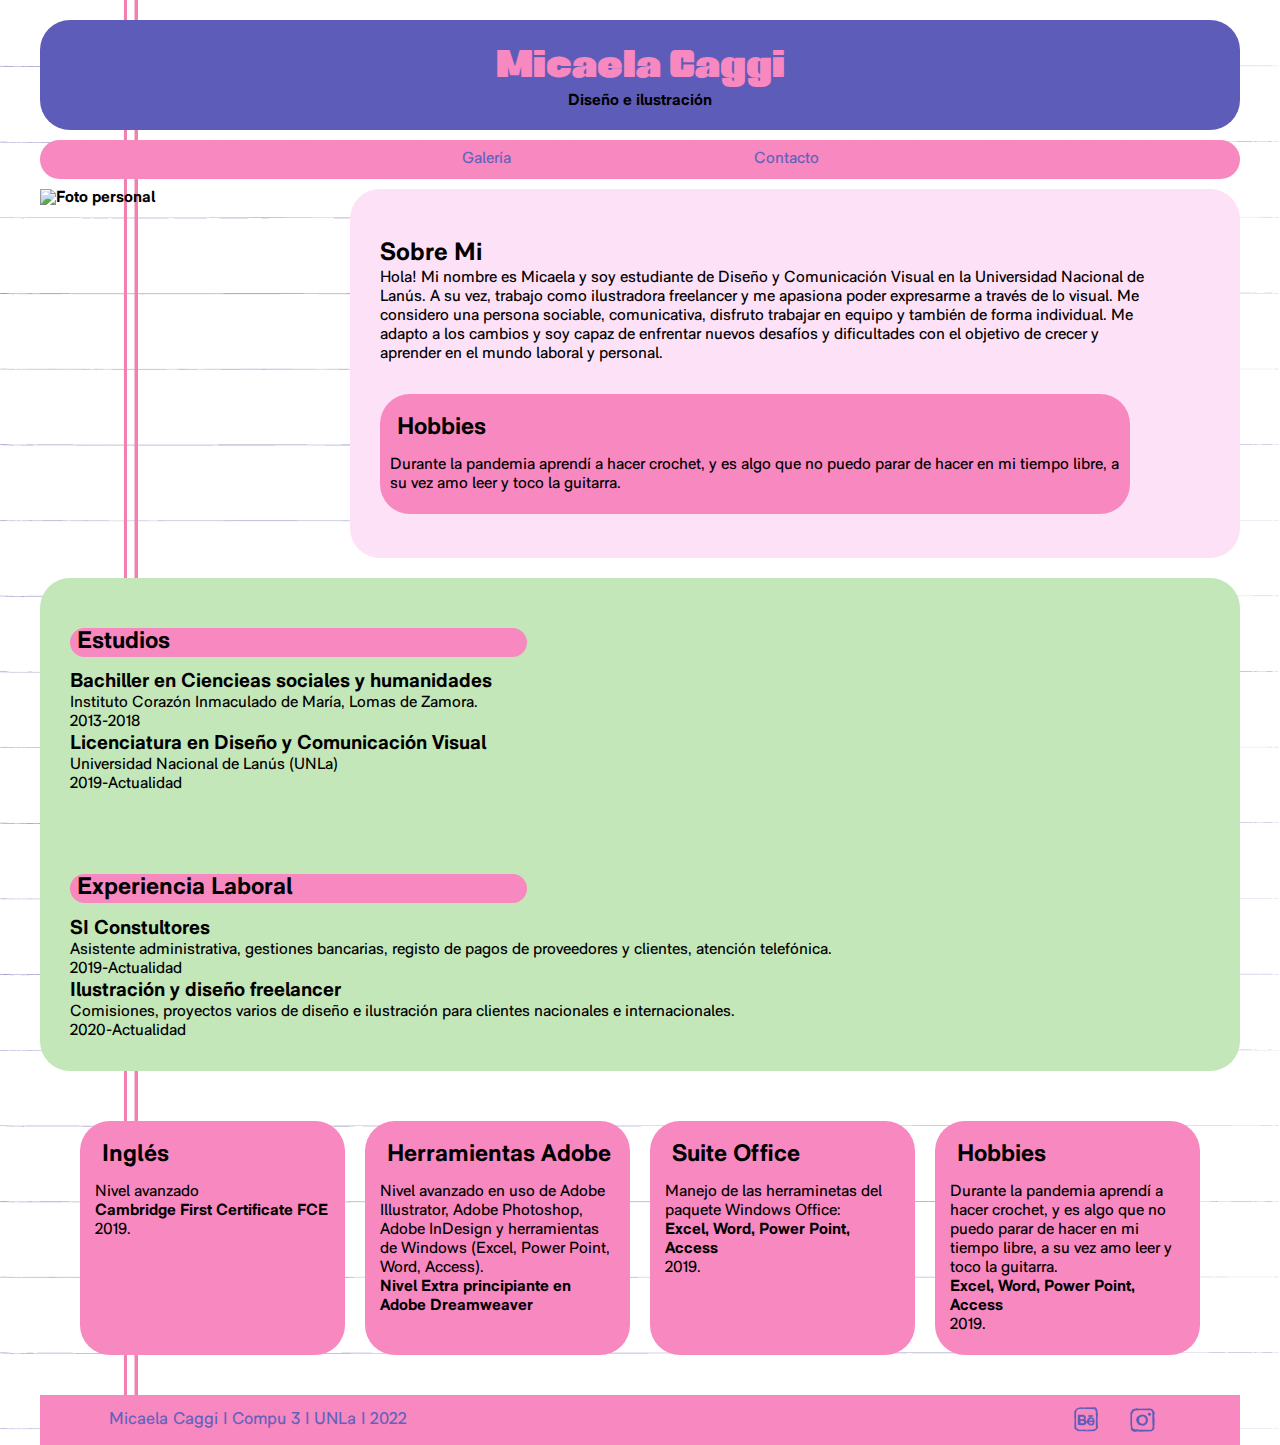
==== index.html @ 3231b3c1 "imagenes, logos de redes, perfeccionamiento del footer" ====
<!doctype html>
<html>
<head>
	<meta charset="utf-8">
	<meta name="viewport" content="width=device-width, initial-scale=1.0">
	<title>Micaela Caggi / CV</title>
	<link href="estilos.css" rel="stylesheet" type="text/css">
</head>

<body>
	<header>
		<div class="encabezado">
			<h1><a href="index.html" target="_self">Micaela Caggi</a></h1>
			<h7 class="subtítulo"> Diseño e ilustración</h7>
		</div>
		<nav class="contacto">
			<ul>	
				<li><p><a href="galeria.html" title="Galería/Micaela Caggi" target="_self">Galería</a></p></li>
				<li><p><a href="contacto.html" title="Contactame/Micaela Caggi" target="_self">Contacto </a></p></li>
			</ul>
		</nav>
			
	</header>
	
	<main>
		<div class="presentacion">
			<aside>
				<img src="Img/index/polaroidcv.png" width="300" height="369" alt="Foto personal"/>
			</aside>
			<section class="sobremihobbies">
				<div>
					<article class="sobremi">
						<h2>Sobre Mi</h2>
						<p>Hola! Mi nombre es Micaela y soy estudiante de Diseño y Comunicación Visual en la Universidad Nacional de Lanús. A su vez, trabajo como ilustradora freelancer y me apasiona poder expresarme a través de lo visual. Me considero una persona sociable, comunicativa, disfruto trabajar en equipo y también de forma individual. Me adapto a los cambios y soy capaz de enfrentar nuevos desafíos y dificultades con el objetivo de crecer y aprender en el mundo laboral y personal.</p>
					</article>

				<article class="hobbies">
						<article class="cajarosa">
							<h3>Hobbies</h3>
							<p>Durante la pandemia aprendí a hacer crochet, y es algo que no puedo parar de hacer en mi tiempo libre, a su vez amo leer y toco la guitarra. </p>
						</article>
				</article>
			</div>
			</section>
		</div>
		<div class="experienciayatributos">
			
			<section class="experiencia">
				<article>
					<h5>Estudios</h5>
					<h4>Bachiller en Ciencieas sociales y humanidades</h4>
					<p>Instituto Corazón Inmaculado de María, Lomas de Zamora.</p>
					<p>2013-2018</p>
					<h4>Licenciatura en Diseño y Comunicación Visual</h4>
					<p>Universidad Nacional de Lanús (UNLa)</p>
					<p>2019-Actualidad</p>
				</article>
				<article>
					<h5>Experiencia Laboral</h5>
					<h4>SI Constultores</h4>
					<p>Asistente administrativa, gestiones bancarias, registo de pagos de proveedores y clientes, atención telefónica.</p>
					<p>2019-Actualidad</p>
					<h4>Ilustración y diseño freelancer</h4>
					<p>Comisiones, proyectos varios de diseño e ilustración para clientes nacionales e internacionales.</p>
					<p>2020-Actualidad</p>
				</article>
			</section>
			<section>
				<article class="atributos">
					<ul>
						
						<li><h3>Inglés</h3>
						<p>Nivel avanzado</p> <span>Cambridge First Certificate FCE</span> <p>2019.</p></li>
						<li><h3>Herramientas Adobe</h3>
						<p>Nivel avanzado en uso de Adobe Illustrator, Adobe Photoshop, Adobe InDesign y herramientas de Windows (Excel, Power Point, Word, Access).</p> <span>Nivel Extra principiante en Adobe Dreamweaver</span></li>
						<li><h3>Suite Office</h3>
						<p>Manejo de las herraminetas del paquete Windows Office:</p> <span>Excel, Word, Power Point, Access</span> <p>2019.</p></li>
						<li><h3>Hobbies</h3>
						<p>Durante la pandemia aprendí a hacer crochet, y es algo que no puedo parar de hacer en mi tiempo libre, a su vez amo leer y toco la guitarra.</p> <span>Excel, Word, Power Point, Access</span> <p>2019.</p></li>
					</ul>


				</article>
			</section>
		</div>
		
	</main>
	<footer class="contacto">
		<section class="texto-footer">
			
			<p><a href="index.html" target="_blank">Micaela Caggi</a></p>
			<p>I</p>
			<p><a href="https://catedrawis.notion.site/catedrawis/Compu-III-UNLa-1b65b942afd84eefb42ff990f273653b" target="_blank">Compu 3</a></p>
			<p>I</p>
			<p><a href="http://www.unla.edu.ar/" target="_blank">UNLa</a></p>
			<p>I</p>
			<p>2022</p>
		</section>
		<section class="redes-footer">
					<a href="https://www.behance.net/micaelacaggi" target="_blank">
						<img class="redes" src="img/footer/behance.png" width="30px" height="30px" alt="behance" /></a>
					<a href="https://www.instagram.com/mica_caggi/?hl=es" target="_blank">
						<img class="redes" src="img/footer/instagram.png" width="31px" height="30px" alt="instagram" /></a>
		</section>
	</footer>
</body>
</html>
---- estilos.css ----
@charset "utf-8";
/* CSS Document */

*{
	padding:0px;
	margin: 0px;
	
}
body{
	font-family:"RM Nenue Bold";
	display:flex;
	flex-direction: column;
	align-items: center;
	background-image: url("img/index/background.jpg");
	background-attachment:scroll;
 	background-repeat: no-repeat;
	background-position: top left;
	background-size:cover;
}
div{
	display:flex;
	justify-content:center;
	flex-direction: column;
	align-self:baseline;
}
header{
	width:1200px;
	
}

main{
	width: 1200px;
}

article{
	padding:50px 0px 30px 30px;
	
}

.encabezado{
	height: 50px;
	background-size: 100%;
	padding: 30px 0px 30px 0px;
	margin-top: 20px;
	margin-bottom:10px;
	background-color: #5e5cb9;
	background-attachment:fixed;
	background-repeat: no-repeat;
	background-position: bottom;
	border-radius: 30px;
}

h1{
	color: #f788c0;
	font-family:"Tahura", "sans serif";
	font-kerning: 20px;
	font-weight: normal;
	font-size: 40px;
	list-style: none;
	display:flex;
	justify-content:center;
	align-items: baseline;
	border-radius: 30px;
}
.encabezado h7{
	display:flex;
	justify-content:center;
	align-items: baseline;
}
.encabezado a{
	text-decoration: none;
	color: #f788c0;
}
h2{
	font-size: 25px;
	
}
h3{
	font-size: 18pt;
	padding-left:5pt;
	border-left: 45px;
	margin-bottom: 10pt;
	width:450px;
}
h4{
	font-size: 15pt;
}
h5{
	font-size: 18pt;
	padding-left:5pt;
	background-color: #f788c0;
	border-radius: 30px;
	border-left: 45px;
	margin-bottom: 10pt;
	width:450px;
}
p{ 
	font-family: "RM Nenue";
	
}

nav{
	border-radius: 30px;
	display:flex;
	justify-content:center;
	align-items: baseline;
}
nav ul{
	list-style: none;
	width: 600px;
	display: flex;
	justify-content:space-around;
	align-items: center;
	
	
}


.contacto{
	padding:10px 0px 10px 0px;
	color: #6162be;
	background-color:#f788c0;
}
.contacto a{
	text-decoration:none;
	color: #6162be;
}
.contacto a:hover{
	color:#fff5fd;
	background-color:#6162be;
	padding:10px 10px 10px 10px;
}

.foto{
	display: flex;
	
}

.presentacion{
	padding:10px 0px 10px 0px;
	display:flex;
	flex-direction: row;
}

img{
	margin: 0px 10px 0px 0px;
	display:flex;
	flex-direction: column;
}

.sobremihobbies{
	width:890px;
	border-radius: 30px;
	background-color:#Fde1f7;
	background-size: 100%;
}

.sobremi{
	padding-right: 90px;
	
}
.hobbies{
	border-radius: 30px;
	background-color:#Fde1f7;
	padding: 0px 110px 0px 30px;
}
.cajarosa{
	padding-left:5pt;
	background-color: #f788c0;
	border-radius: 30px;
	margin-bottom: 10pt;
	padding:20px 0px 20px 10px; 
	
}

.experienciayatributos{
	padding:10px 0px 10px 0px;
	flex-direction: column;
	justify-content: flex-end;
	align-self:flex-end;
}

.experiencia{
	background-color:#c3e7b9;
	border-radius: 30px;
	
}
.experiencia{
	display:flex;
	flex-direction: column;
}
.atributos {
	width: 1200px
	
}
.atributos ul{
	list-style: none;
	display:flex;
	flex-direction:row;
}
.atributos ul li{
	width:235px;
	background-color: #f788c0;
	border-radius: 30px;
	margin: 0px 10px 0px 10px;
	padding:20px 15px 20px 15px;
}

.adobe{
	margin-bottom: 10px;
}
.contbold{
	font-size: 20px;
	padding-right: 20px;
}
/*footer*/
footer{
	width: 1200px;

	display: flex;
	flex-direction: row;
	justify-content: space-between;
	align-content: center;
	align-items: center;
}
.redes{
	padding: 0px 8px;
}
.texto-footer {
	padding: 0px 0px 0px 64px;
	font-size: 1.0625em;
	display:flex;
	flex-direction: row;
	align-items: baseline;
}
.texto-footer p{
	padding-left: 5px;
}
.contacto .texto-footer a:hover{
	background-color: transparent;
	padding: 0px 0px 0px 0px;
}
.redes-footer {
	display: flex;
	flex-direction: row;
	align-items: center;
	padding: 0px 64px 0px 0px;
}
.contacto .redes-footer a:hover{
	background-color: transparent;
	padding: 0px 0px 0px 0px;
}


@font-face{
	font-family: "Tahura";
	src: url("tipos/Tahura.ttf") format("truetype");
	font-weight: normal;
	font-style: normal;
}
@font-face{
	font-family: "RM Nenue";
	src: url("tipos/RMNeue-Regular.otf");
	font-weight: normal;
	font-style: normal;
}
@font-face{
	font-family:"RM Nenue Bold";
	src: url("tipos/RMNeue-Bold.otf");
	font-weight: normal;
	font-style: normal;
	
}
/*--------------------------------contacto.HTML----------------------------------------*/
#main-contacto {
	display: flex;
	justify-content: center;
	padding: 45px 0px 20px 0px;
	font-family: "RM Nenue"
}

#formulario{
	background-color: #Fde1f7;
	border-radius: 30px;
	padding:20px 20px 0px 20px;
}

form{
	width: 620px;
	padding:10px 0px 0px 0px;
	display: flex;
	
}
form div{
	width: 50%;
	padding: 15px 25px 20px 0px; 
	
}
input{
	height: 20px;
	border: none;
	background-color:transparent;
    border-bottom: 1px solid #000;
	outline:none;
	padding: 5px 0px 5px 0px;
	margin: 0px 0px 15px 0px;
}
::placeholder {
	color:black;
	font-family: "RM Nenue Bold";
	font-size: 18px;
	outline: none;
}
textarea{
	border: none;
	height: 65px;
	font-family: "RM Nenue";
}
#enviar{
	width: 60px;
	border:none;
	font-family: "RM Nenue";
	font-size: 14px;
	color: #Fde1f7;
	background-color: #5e5cb9;
	display: flex;
	justify-content: center;
	align-content: center;
	align-self: center;
}
input [type=checkbox]{
	font-size: 5px;
}


#footer-formulario{
	position: absolute;
	bottom: 0;
}

/*--------------------------------galeria.HTML----------------------------------------*/

#menugaleria{
	display:flex;
	justify-content:center;
	align-content: center;
}
#menugaleria li a{
	color: black;
	text-decoration: none;
	list-style: none;
}

/*--------------------------------ilustracion_galeria.HTML----------------------------------------*/
#ilusdigital{
	padding: 15px 0px 20px 0px;
}
#ilusdigital h2{
	display: flex;
	justify-content: center;
	
}
.carrusel {
	border: none;
	padding: 20px 0px 20px 0px;
	display: flex;
	gap: 10px;
	justify-content: center;
	align-items: center;
}

.carrusel ul {
	list-style: none;
	margin: 0;
	padding: 0;
	max-width: 510px;
	scroll-behavior: smooth;
}

.carrusel-fotos {
	display: flex;
	gap: 10px;
	overflow: auto;
	align-items: center;
}

.carrusel-fotos img {
	height: 400px;
	width: inherit;
	object-fit: contain;
	border-radius: 30px;
}
#Carruselmenu{
	padding: 0px 0px 30px 0px;
	display:flex;
	justify-content:center;
	align-items: baseline;
	align-items: center;
}
#Carruselmenu .carrusel-menu{
	display: flex;
	justify-content:flex-start;
	align-items: center;
	
}

.carrusel-menu ul li a{
	display: flex;
	flex-direction: row;
}
.carrusel-menu img{
	border-radius:10%;
	
}
.epigrafe{
	display: flex;
	justify-content:center;
}
@media screen and (min-width: 600px) {
  .carrusel-fotos {
    overflow: hidden;
  }
  .carrusel-fotos img {
    width: 500px;
    height: 400px;
	  border-radius: 30px;
  }
  .carrusel-menu {
    display: none;
	list-style: none;
  }
  .carrusel-menu img {
    box-sizing: border-box;
    width: 50px;
    height: 40px;
  }
  .carrusel-menu img:hover {
    border: none;
  }
	.carrusel-menu ul li{
	list-style: none;
		display: none;
}
}
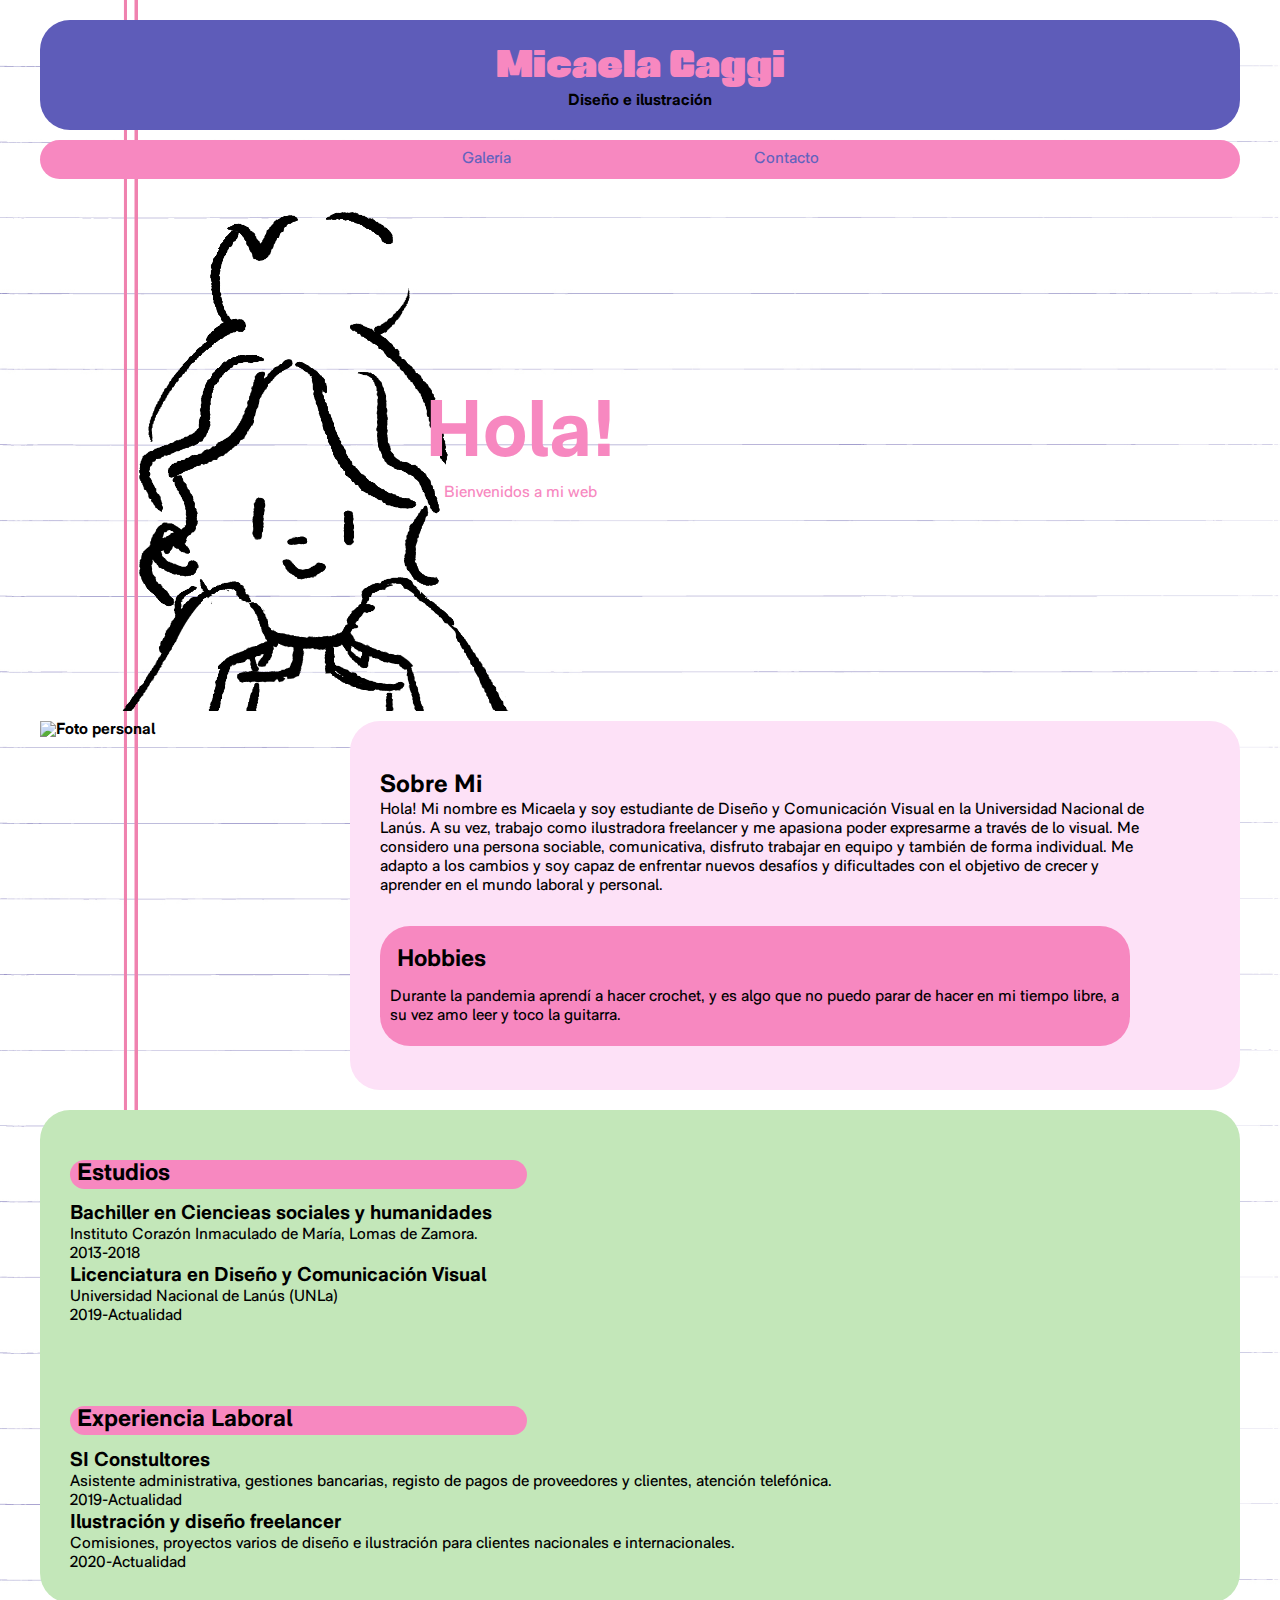
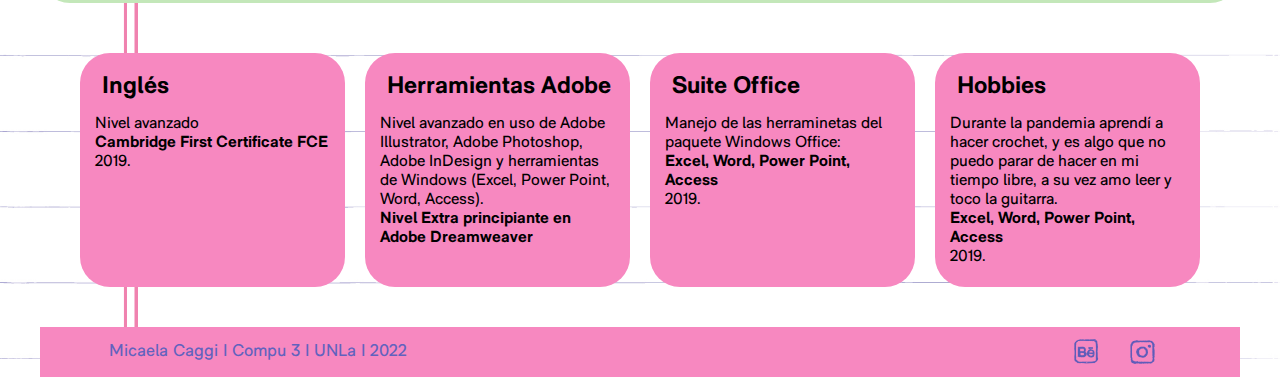
==== commit f680c01e: "correcciones generales, animacion" ====
--- a/index.html
+++ b/index.html
@@ -23,6 +23,10 @@
 	</header>
 	
 	<main>
+		<div class="hola-animacion">
+			<h2 id="Hola">Hola!</h2>
+			<p>Bienvenidos a mi web</p>
+		</div>
 		<div class="presentacion">
 			<aside>
 				<img src="Img/index/polaroidcv.png" width="300" height="369" alt="Foto personal"/>
--- a/estilos.css
+++ b/estilos.css
@@ -250,6 +250,66 @@
 	background-color: transparent;
 	padding: 0px 0px 0px 0px;
 }
+.hola-animacion{
+	padding: 80px 0px 0px 0px;
+	color: #f788c0;
+}
+.hola-animacion #Hola{
+	font-size: 80px;
+}
+
+/*-------animacion---------*/
+.hola-animacion {
+	display: flex;
+	flex-direction: column;
+	align-items: center;
+	justify-content: center;
+	padding: 0px 0px 0px 0px;
+	width: 80%;
+	height: 532px;
+	background-image: url("img/index/animacion_1.png");
+	background-size: 100%;
+	animation: hola-animacion 2s infinite ease-in-out;
+	animation-delay: 0s;
+	animation-fill-mode: none;
+	animation-play-state: running;
+	background-repeat: no-repeat;
+}
+@keyframes hola-animacion{
+	0%{
+		background-image: url("img/index/animacion_1.png");
+	}
+	50%{
+		background-image: url("img/index/animacion_2 .png");
+	}
+	100%{
+		background-image: url("img/index/animacion_3.png");
+	}
+}
+/*-------footer---------*//*-------animacion de los stickers---------*/
+.imagen-disfruta {
+	width: 42%;
+	height: 532px;
+	background-image: url("img/index/cierre-animacion-home.png");
+	background-size: 100%;
+	animation: cierre-animacion-home alternate 2s infinite ease-in-out;
+	animation-delay: 0s;
+	animation-fill-mode: none;
+	animation-play-state: running;
+	background-repeat: no-repeat;
+}
+@keyframes cierre-animacion-home{
+	0%{
+		background-image: url("img/index/cierre-animacion-home.png");
+	}
+	50%{
+		background-image: url("img/index/cierre-animacion-2.png");
+	}
+	100%{
+		background-image: url("img/index/cierre-animacion-home.png");
+	}
+}
+/*-------footer---------*/
 
 
 @font-face{
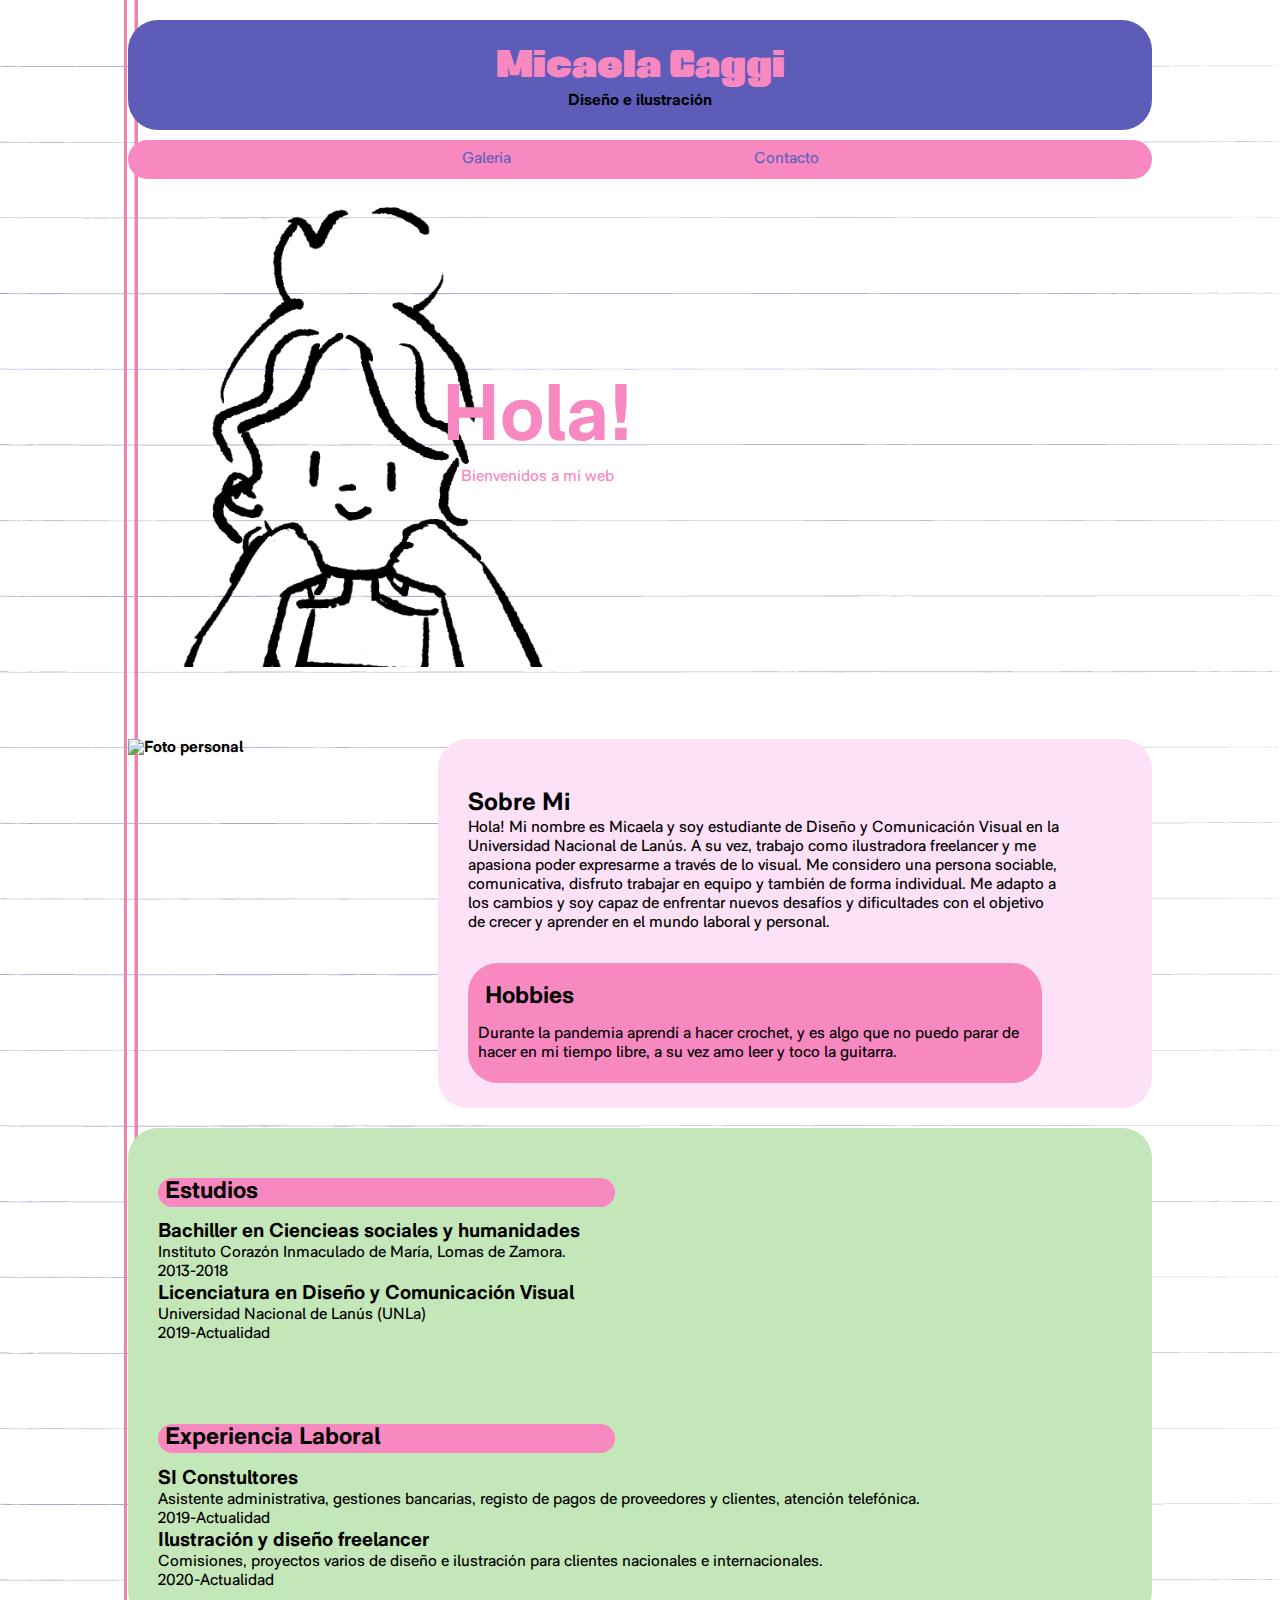
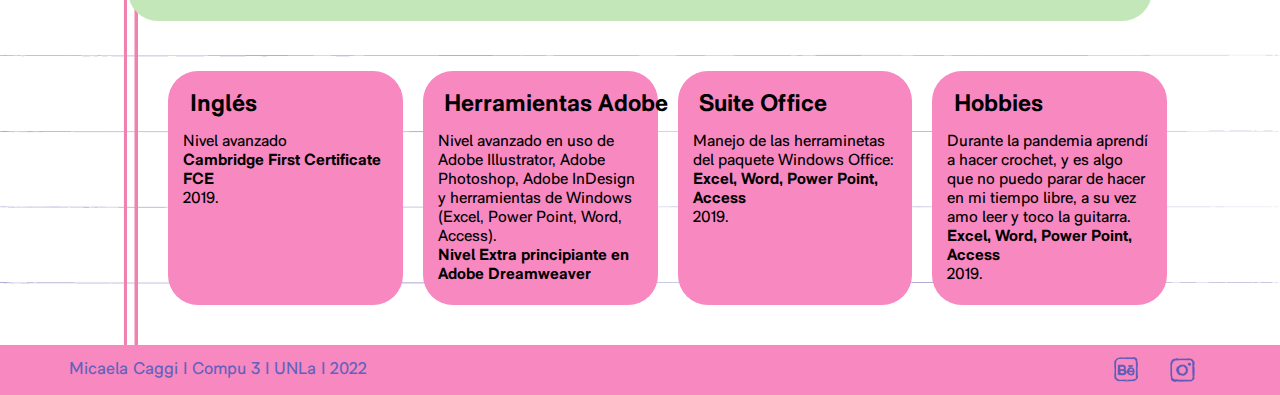
==== commit a155a95b: "media query" ====
--- a/index.html
+++ b/index.html
@@ -5,6 +5,7 @@
 	<meta name="viewport" content="width=device-width, initial-scale=1.0">
 	<title>Micaela Caggi / CV</title>
 	<link href="estilos.css" rel="stylesheet" type="text/css">
+	<link rel="shortcut icon" href="img/index/favicon.png" type="image/x-icon">
 </head>
 
 <body>
@@ -29,7 +30,7 @@
 		</div>
 		<div class="presentacion">
 			<aside>
-				<img src="Img/index/polaroidcv.png" width="300" height="369" alt="Foto personal"/>
+				<img id="polaroid" src="Img/index/polaroidcv.png" width="300" height="369" alt="Foto personal"/>
 			</aside>
 			<section class="sobremihobbies">
 				<div>
--- a/estilos.css
+++ b/estilos.css
@@ -24,12 +24,12 @@
 	align-self:baseline;
 }
 header{
-	width:1200px;
+	width:80%;
 	
 }
 
 main{
-	width: 1200px;
+	width: 80%;
 }
 
 article{
@@ -38,6 +38,7 @@
 }
 
 .encabezado{
+	width: 100%;
 	height: 50px;
 	background-size: 100%;
 	padding: 30px 0px 30px 0px;
@@ -100,6 +101,7 @@
 }
 
 nav{
+	width: 100%;
 	border-radius: 30px;
 	display:flex;
 	justify-content:center;
@@ -130,16 +132,15 @@
 	background-color:#6162be;
 	padding:10px 10px 10px 10px;
 }
-
-.foto{
-	display: flex;
-	
+#polaroid{
+	width: inherit;
 }
 
 .presentacion{
 	padding:10px 0px 10px 0px;
 	display:flex;
 	flex-direction: row;
+	justify-content: space-around;
 }
 
 img{
@@ -149,7 +150,7 @@
 }
 
 .sobremihobbies{
-	width:890px;
+	width:70%;
 	border-radius: 30px;
 	background-color:#Fde1f7;
 	background-size: 100%;
@@ -190,8 +191,7 @@
 	flex-direction: column;
 }
 .atributos {
-	width: 1200px
-	
+	width: 25%;
 }
 .atributos ul{
 	list-style: none;
@@ -199,7 +199,7 @@
 	flex-direction:row;
 }
 .atributos ul li{
-	width:235px;
+	width:80%;
 	background-color: #f788c0;
 	border-radius: 30px;
 	margin: 0px 10px 0px 10px;
@@ -215,8 +215,7 @@
 }
 /*footer*/
 footer{
-	width: 1200px;
-
+	width: 100%;
 	display: flex;
 	flex-direction: row;
 	justify-content: space-between;
@@ -264,9 +263,9 @@
 	flex-direction: column;
 	align-items: center;
 	justify-content: center;
-	padding: 0px 0px 0px 0px;
+	padding: 0px 0px 50px 0px;
 	width: 80%;
-	height: 532px;
+	height: 500px;
 	background-image: url("img/index/animacion_1.png");
 	background-size: 100%;
 	animation: hola-animacion 2s infinite ease-in-out;
@@ -284,29 +283,6 @@
 	}
 	100%{
 		background-image: url("img/index/animacion_3.png");
-	}
-}
-/*-------footer---------*//*-------animacion de los stickers---------*/
-.imagen-disfruta {
-	width: 42%;
-	height: 532px;
-	background-image: url("img/index/cierre-animacion-home.png");
-	background-size: 100%;
-	animation: cierre-animacion-home alternate 2s infinite ease-in-out;
-	animation-delay: 0s;
-	animation-fill-mode: none;
-	animation-play-state: running;
-	background-repeat: no-repeat;
-}
-@keyframes cierre-animacion-home{
-	0%{
-		background-image: url("img/index/cierre-animacion-home.png");
-	}
-	50%{
-		background-image: url("img/index/cierre-animacion-2.png");
-	}
-	100%{
-		background-image: url("img/index/cierre-animacion-home.png");
 	}
 }
 /*-------footer---------*/
@@ -476,7 +452,8 @@
 	display: flex;
 	justify-content:center;
 }
-@media screen and (min-width: 600px) {
+@media screen and (min-width: 1200px) {
+	/*index*/
   .carrusel-fotos {
     overflow: hidden;
   }
@@ -490,15 +467,49 @@
 	list-style: none;
   }
   .carrusel-menu img {
-    box-sizing: border-box;
-    width: 50px;
+	 display: block;
     height: 40px;
+	  
   }
-  .carrusel-menu img:hover {
-    border: none;
+	.presentacion{
+	flex-direction: row;
+}
+}
+@media screen and (max-width: 600px){
+	.presentacion{
+		
+		justify-content: center;
+		flex-direction: column-reverse;
+	}
+	.sobremihobbies{
+		width: 100%;
+	}
+	#polaroid{
+		padding: 5px 0px 5px 0px;
+		width: 90%;
+		height: 90%;
+		align-items: center;
+	}
+	.atributos{
+		width: 50%;
+	}
+	.atributos ul li{
+		width: 50%;
+		flex-direction: column;
+}
+	.hola-animacion {
+	height: 100px;
+	flex-direction: column;
+	align-items: center;
+	justify-content: center;
+	padding: 225px 0px 0px 0px ;
+	background-position: relative;
+	}
+	
+	.carrusel-fotos {
+    	overflow: hidden;
   }
-	.carrusel-menu ul li{
-	list-style: none;
-		display: none;
-}
-}
+	ul .carrusel-menu{
+		display: block;
+		}
+	}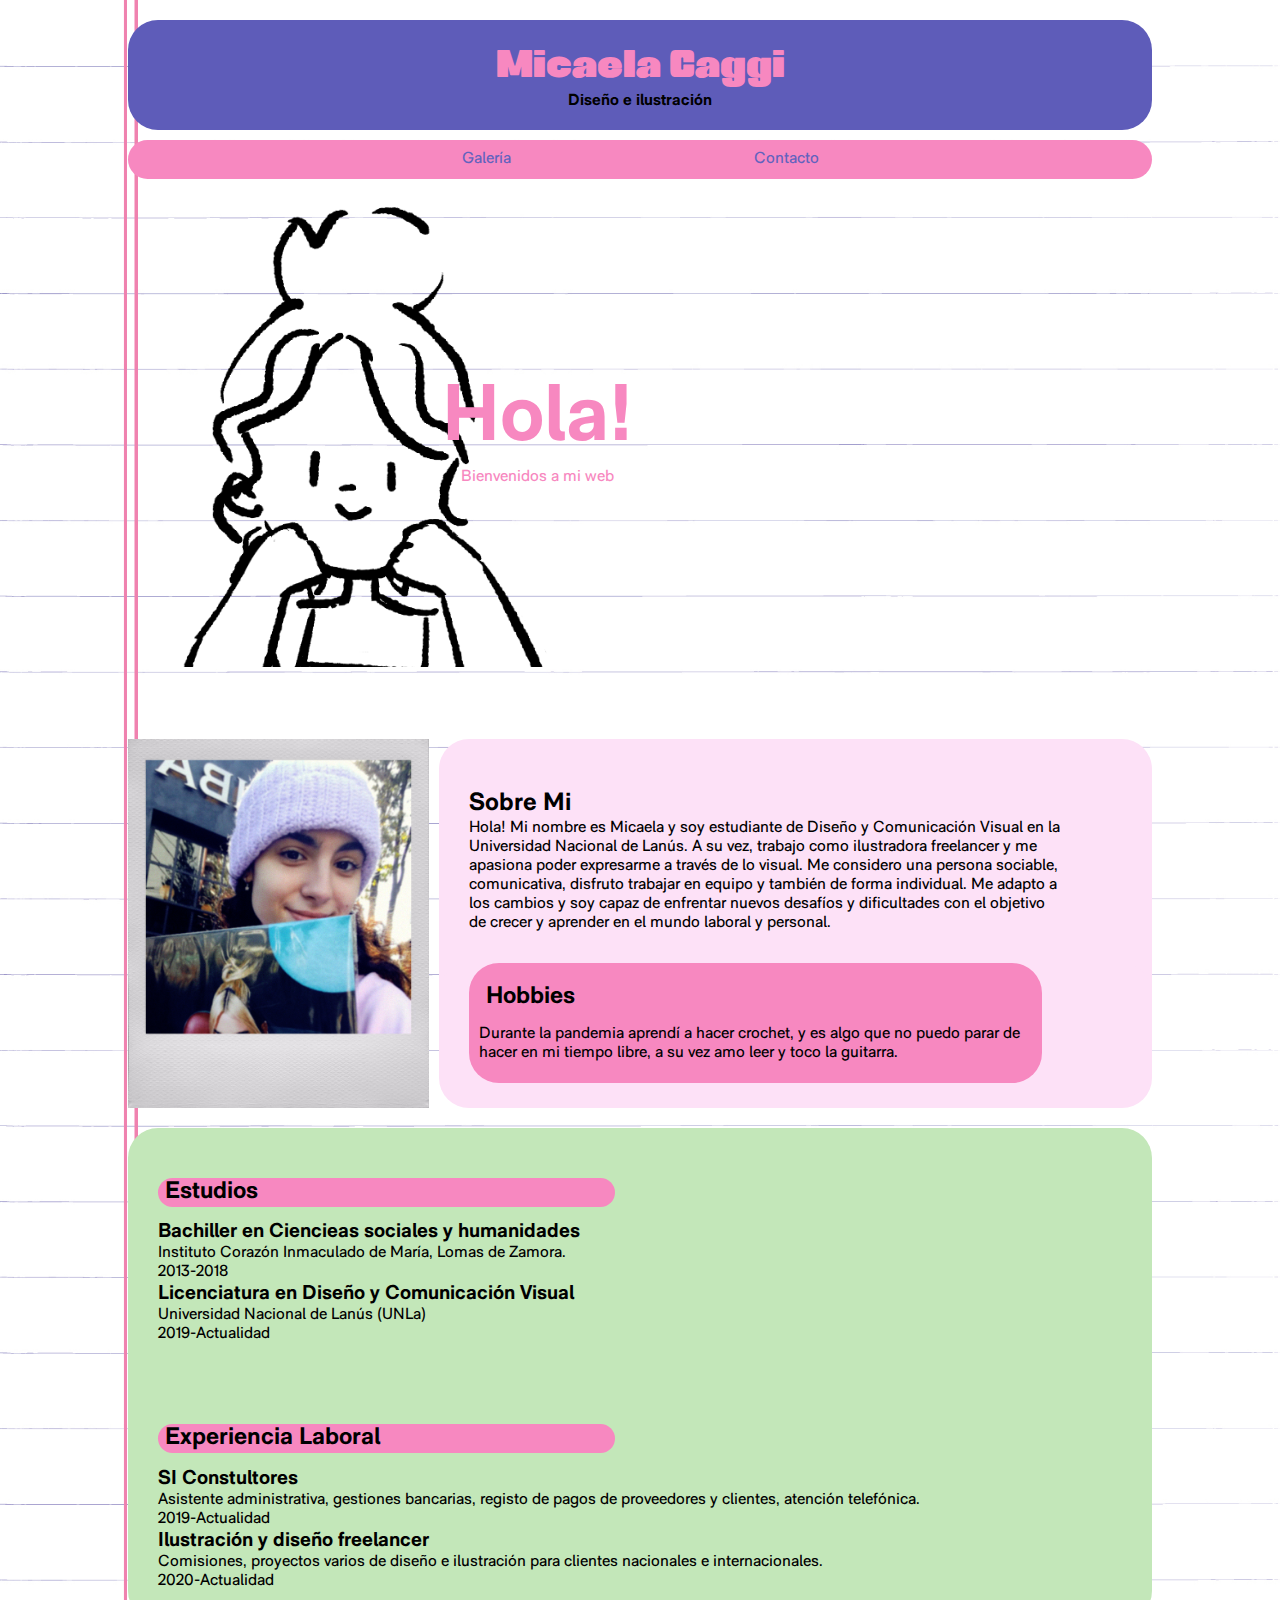
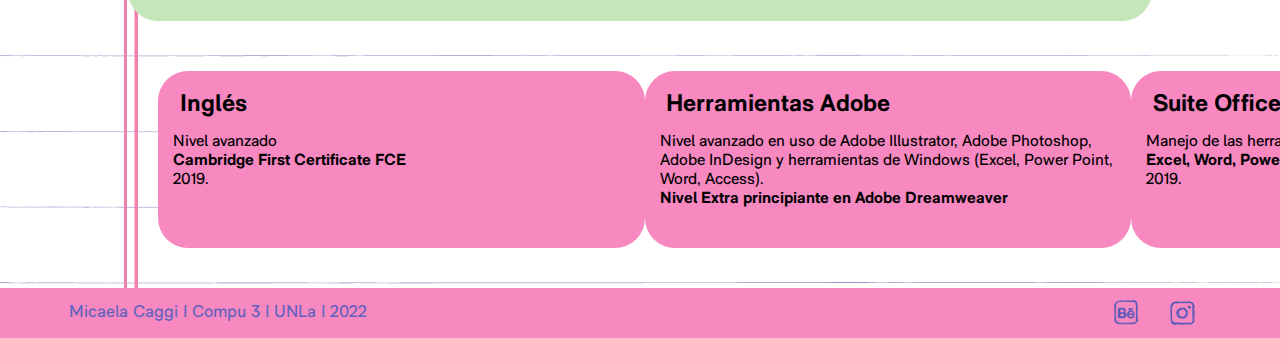
==== commit 1c79cffa: "img" ====
--- a/index.html
+++ b/index.html
@@ -30,7 +30,7 @@
 		</div>
 		<div class="presentacion">
 			<aside>
-				<img id="polaroid" src="Img/index/polaroidcv.png" width="300" height="369" alt="Foto personal"/>
+				<img id="polaroid" src="img/index/polaroidcv.png" width="300" height="369" alt="Foto personal"/>
 			</aside>
 			<section class="sobremihobbies">
 				<div>
--- a/estilos.css
+++ b/estilos.css
@@ -30,6 +30,10 @@
 
 main{
 	width: 80%;
+}
+.altura{
+	height: 80vh;
+	
 }
 
 article{
@@ -191,18 +195,21 @@
 	flex-direction: column;
 }
 .atributos {
+	width: 80%;
+	display: flex;
+	flex-direction: row;
+	align-items: center;
+}
+.atributos ul{
 	width: 25%;
-}
-.atributos ul{
-	list-style: none;
-	display:flex;
-	flex-direction:row;
+	list-style: none;
+	width: 100%;
+	display: flex;
+	flex-direction: row;
 }
 .atributos ul li{
-	width:80%;
 	background-color: #f788c0;
 	border-radius: 30px;
-	margin: 0px 10px 0px 10px;
 	padding:20px 15px 20px 15px;
 }
 
@@ -257,7 +264,7 @@
 	font-size: 80px;
 }
 
-/*-------animacion---------*/
+/*-------animacion index---------*/
 .hola-animacion {
 	display: flex;
 	flex-direction: column;
@@ -311,26 +318,33 @@
 #main-contacto {
 	display: flex;
 	justify-content: center;
-	padding: 45px 0px 20px 0px;
+	padding: 45px 0px 50px 0px;
 	font-family: "RM Nenue"
 }
 
 #formulario{
 	background-color: #Fde1f7;
-	border-radius: 30px;
-	padding:20px 20px 0px 20px;
+	box-sizing: content-box;
+	border-radius: 30px;
+	padding:20px 20px 50px 20px;
 }
 
 form{
-	width: 620px;
-	padding:10px 0px 0px 0px;
-	display: flex;
-	
+	width:100%;
+	padding:10px 0px 30px 0px;
+	display: flex;
+	flex-direction: row;
+	
+}
+form {
+	width: 100%;
 }
 form div{
-	width: 50%;
-	padding: 15px 25px 20px 0px; 
-	
+	padding: 15px 25px 20px 0px;
+	
+}
+#columnadatos{
+	width: 30%;
 }
 input{
 	height: 20px;
@@ -349,14 +363,18 @@
 }
 textarea{
 	border: none;
-	height: 65px;
+	height: 100px;
 	font-family: "RM Nenue";
+	padding-bottom: 55px;
 }
 #enviar{
-	width: 60px;
+	width: 100px;
+	height: 26px;
+	padding: 5px 5px 5px 5px;
+	margin: 5px;
 	border:none;
 	font-family: "RM Nenue";
-	font-size: 14px;
+	font-size: 20px;
 	color: #Fde1f7;
 	background-color: #5e5cb9;
 	display: flex;
@@ -373,18 +391,48 @@
 	position: absolute;
 	bottom: 0;
 }
+/*-------animacion contacto---------*/
+#carta-animacion {
+	display: flex;
+	flex-direction: column;
+	align-items: center;
+	justify-content: center;
+	padding: 0px 0px 0px 0px;
+	width: 40%;
+	height: 400px;
+	background-image: url("img/contacto/carta_animacion_1.png");
+	background-size: 100%;
+	animation: carta-animacion 2s alternate infinite ease-in-out;
+	animation-delay: 0s;
+	animation-fill-mode: none;
+	animation-play-state: running;
+	background-repeat: no-repeat;
+}
+@keyframes carta-animacion{
+	0%{
+		background-image: url("img/contacto/carta_animacion_1.png");
+	}
+	50%{
+		background-image: url("img/contacto/carta_animacion_2.png");
+	}
+	100%{
+		background-image: url("img/contacto/carta_animacion_3.png");
+	}
+}
 
 /*--------------------------------galeria.HTML----------------------------------------*/
 
 #menugaleria{
 	display:flex;
-	justify-content:center;
+	flex-direction: row;
 	align-content: center;
 }
 #menugaleria li a{
 	color: black;
 	text-decoration: none;
 	list-style: none;
+	display: flex;
+	justify-content: center;
 }
 
 /*--------------------------------ilustracion_galeria.HTML----------------------------------------*/
@@ -446,13 +494,11 @@
 }
 .carrusel-menu img{
 	border-radius:10%;
-	
 }
 .epigrafe{
 	display: flex;
 	justify-content:center;
 }
-@media screen and (min-width: 1200px) {
 	/*index*/
   .carrusel-fotos {
     overflow: hidden;
@@ -474,7 +520,6 @@
 	.presentacion{
 	flex-direction: row;
 }
-}
 @media screen and (max-width: 600px){
 	.presentacion{
 		
@@ -506,10 +551,46 @@
 	background-position: relative;
 	}
 	
-	.carrusel-fotos {
-    	overflow: hidden;
+	div #menugaleria{
+	display: none;
+	width: 50%;
+	}
+	ul .carrusel-menu{
+		display: none;
+		}
+	#Carruselmenu{
+		display: none;
+	}
+	 .carrusel-menu {
+    display: none;
+	list-style: none;
   }
-	ul .carrusel-menu{
-		display: block;
-		}
-	}+  .carrusel-menu img {
+	display: block;
+    height: 40px;
+	}
+	#main-contacto {
+	flex-direction: column;
+}
+	
+	#carta-animacion{
+		padding-bottom: 440px;
+		align-items: center;
+		width: 100%;
+		height: 0px;
+		display: flex;
+		background-attachment: scroll;
+	}
+	
+	form{
+		
+		flex-direction: column;
+	}
+	#columnadatos{
+	width: 100%;
+}
+	.atributos ul{
+		flex-direction: column;
+	}
+}
+	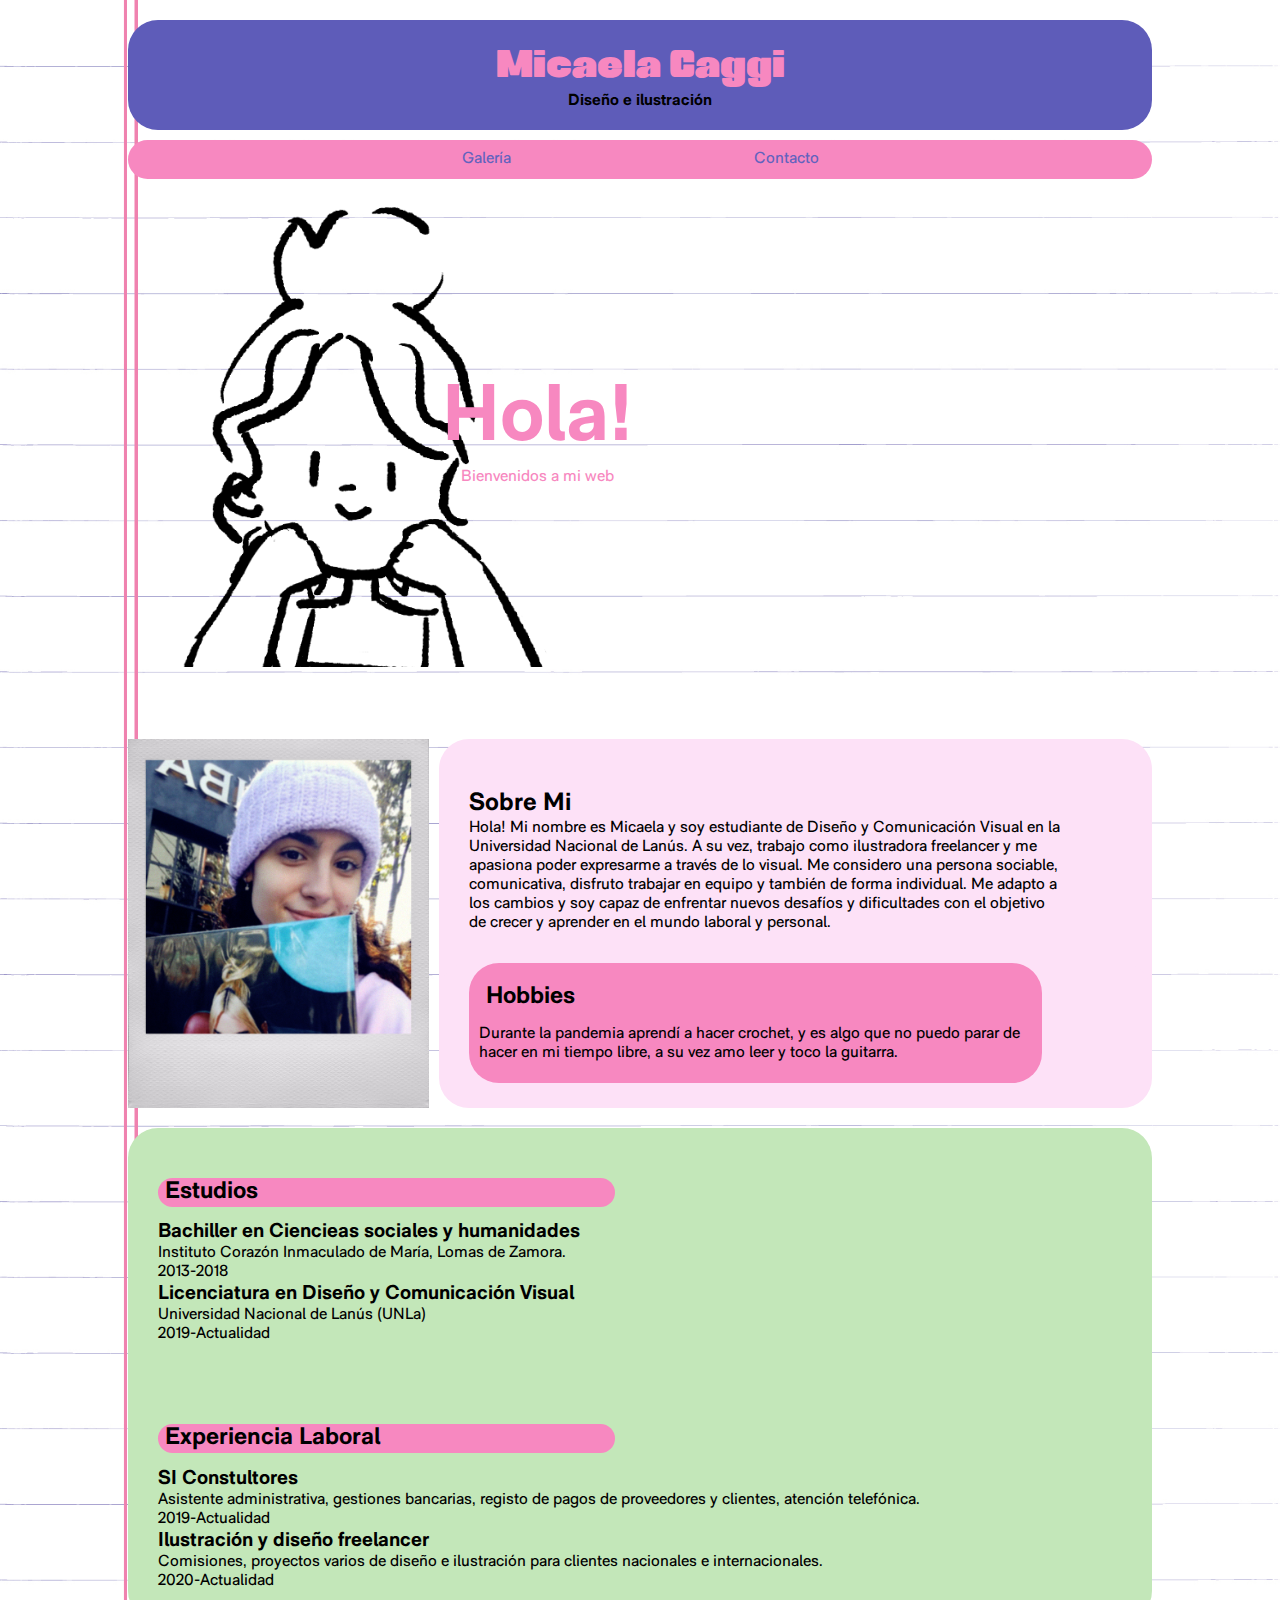
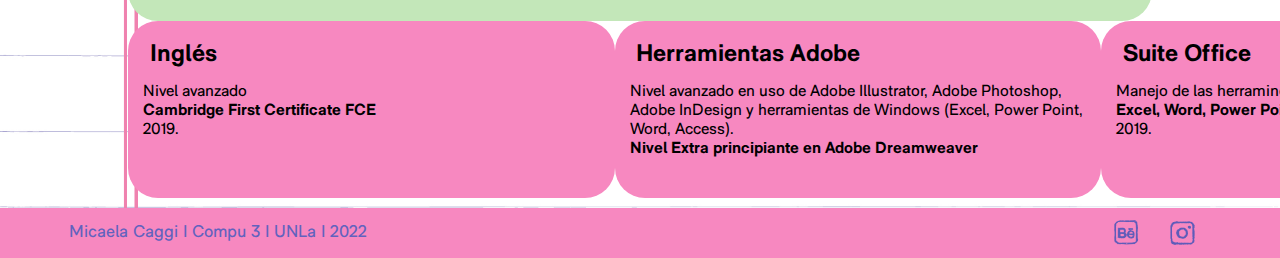
==== commit bae6be08: "push" ====
--- a/index.html
+++ b/index.html
@@ -70,8 +70,7 @@
 					<p>2020-Actualidad</p>
 				</article>
 			</section>
-			<section>
-				<article class="atributos">
+			<section class="atributos">
 					<ul>
 						
 						<li><h3>Inglés</h3>
@@ -83,9 +82,6 @@
 						<li><h3>Hobbies</h3>
 						<p>Durante la pandemia aprendí a hacer crochet, y es algo que no puedo parar de hacer en mi tiempo libre, a su vez amo leer y toco la guitarra.</p> <span>Excel, Word, Power Point, Access</span> <p>2019.</p></li>
 					</ul>
-
-
-				</article>
 			</section>
 		</div>
 		
--- a/estilos.css
+++ b/estilos.css
@@ -195,15 +195,10 @@
 	flex-direction: column;
 }
 .atributos {
-	width: 80%;
-	display: flex;
-	flex-direction: row;
-	align-items: center;
 }
 .atributos ul{
 	width: 25%;
 	list-style: none;
-	width: 100%;
 	display: flex;
 	flex-direction: row;
 }
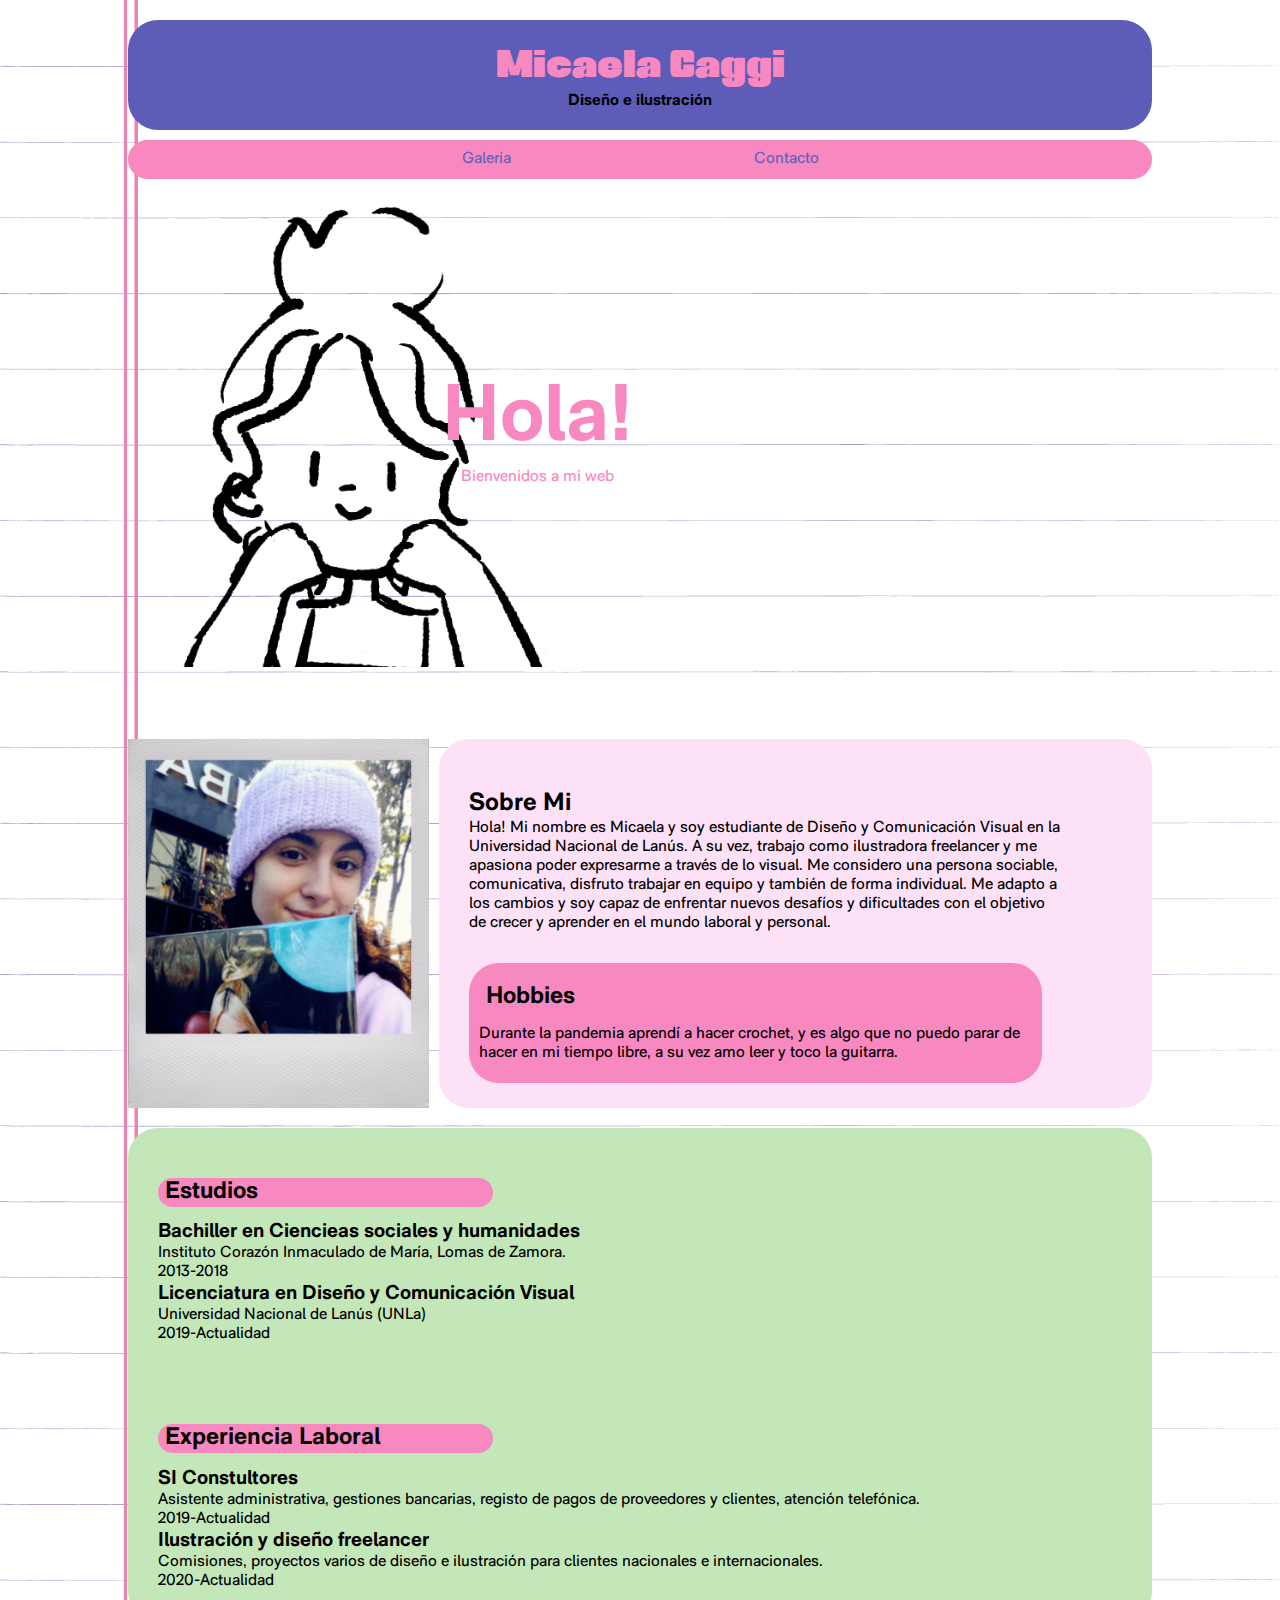
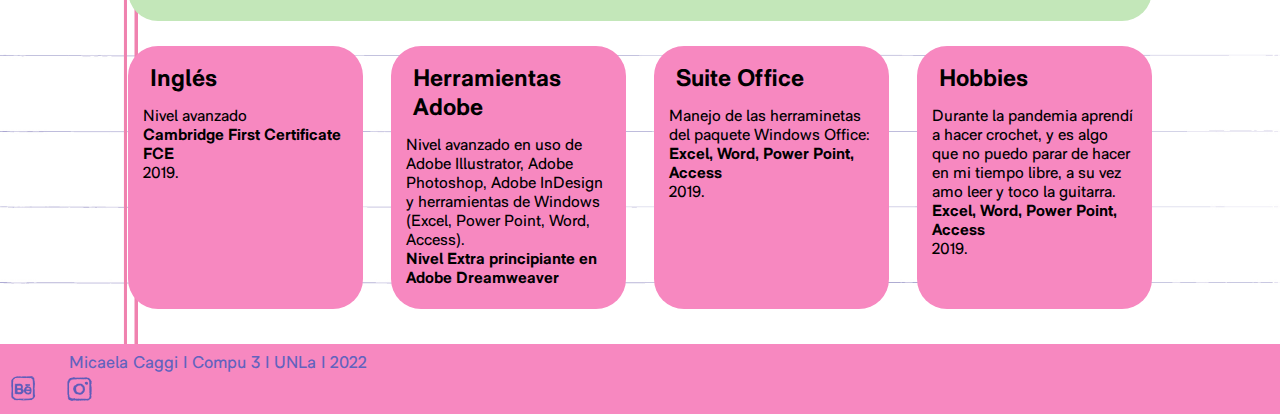
==== commit abc9c8bb: "push" ====
--- a/index.html
+++ b/index.html
@@ -87,22 +87,24 @@
 		
 	</main>
 	<footer class="contacto">
-		<section class="texto-footer">
-			
-			<p><a href="index.html" target="_blank">Micaela Caggi</a></p>
-			<p>I</p>
-			<p><a href="https://catedrawis.notion.site/catedrawis/Compu-III-UNLa-1b65b942afd84eefb42ff990f273653b" target="_blank">Compu 3</a></p>
-			<p>I</p>
-			<p><a href="http://www.unla.edu.ar/" target="_blank">UNLa</a></p>
-			<p>I</p>
-			<p>2022</p>
-		</section>
-		<section class="redes-footer">
-					<a href="https://www.behance.net/micaelacaggi" target="_blank">
-						<img class="redes" src="img/footer/behance.png" width="30px" height="30px" alt="behance" /></a>
-					<a href="https://www.instagram.com/mica_caggi/?hl=es" target="_blank">
-						<img class="redes" src="img/footer/instagram.png" width="31px" height="30px" alt="instagram" /></a>
-		</section>
+		<div class="footer-contenedor">
+			<section class="texto-footer">
+
+				<p><a href="index.html" target="_blank">Micaela Caggi</a></p>
+				<p>I</p>
+				<p><a href="https://catedrawis.notion.site/catedrawis/Compu-III-UNLa-1b65b942afd84eefb42ff990f273653b" target="_blank">Compu 3</a></p>
+				<p>I</p>
+				<p><a href="http://www.unla.edu.ar/" target="_blank">UNLa</a></p>
+				<p>I</p>
+				<p>2022</p>
+			</section>
+			<section class="redes-footer">
+						<a href="https://www.behance.net/micaelacaggi" target="_blank">
+							<img class="redes" src="img/footer/behance.png" width="30px" height="30px" alt="behance" /></a>
+						<a href="https://www.instagram.com/mica_caggi/?hl=es" target="_blank">
+							<img class="redes" src="img/footer/instagram.png" width="31px" height="30px" alt="instagram" /></a>
+			</section>
+		</div>
 	</footer>
 </body>
 </html>
--- a/estilos.css
+++ b/estilos.css
@@ -85,7 +85,6 @@
 	padding-left:5pt;
 	border-left: 45px;
 	margin-bottom: 10pt;
-	width:450px;
 }
 h4{
 	font-size: 15pt;
@@ -97,7 +96,7 @@
 	border-radius: 30px;
 	border-left: 45px;
 	margin-bottom: 10pt;
-	width:450px;
+	width:33%;
 }
 p{ 
 	font-family: "RM Nenue";
@@ -194,18 +193,19 @@
 	display:flex;
 	flex-direction: column;
 }
-.atributos {
-}
+
 .atributos ul{
-	width: 25%;
-	list-style: none;
-	display: flex;
-	flex-direction: row;
+	list-style: none;
+	display: flex;
+	flex-direction:row;
+	justify-content: space-between;
+	padding: 25px 0;
 }
 .atributos ul li{
 	background-color: #f788c0;
 	border-radius: 30px;
 	padding:20px 15px 20px 15px;
+	width: 20%;
 }
 
 .adobe{
@@ -241,11 +241,13 @@
 	background-color: transparent;
 	padding: 0px 0px 0px 0px;
 }
+.footer-contenedor{
+	width: 80%;
+}
 .redes-footer {
 	display: flex;
 	flex-direction: row;
 	align-items: center;
-	padding: 0px 64px 0px 0px;
 }
 .contacto .redes-footer a:hover{
 	background-color: transparent;
@@ -530,13 +532,19 @@
 		height: 90%;
 		align-items: center;
 	}
-	.atributos{
-		width: 50%;
-	}
+	.atributos ul{
+		flex-direction: column;
+		
+	}
+	
 	.atributos ul li{
-		width: 50%;
-		flex-direction: column;
-}
+		/*width: 50%;*/
+		width: 100%;
+		margin-bottom: 15px;
+		
+		
+}
+
 	.hola-animacion {
 	height: 100px;
 	flex-direction: column;
@@ -584,8 +592,8 @@
 	#columnadatos{
 	width: 100%;
 }
-	.atributos ul{
-		flex-direction: column;
+	h5{
+		width: 80%;
 	}
 }
 	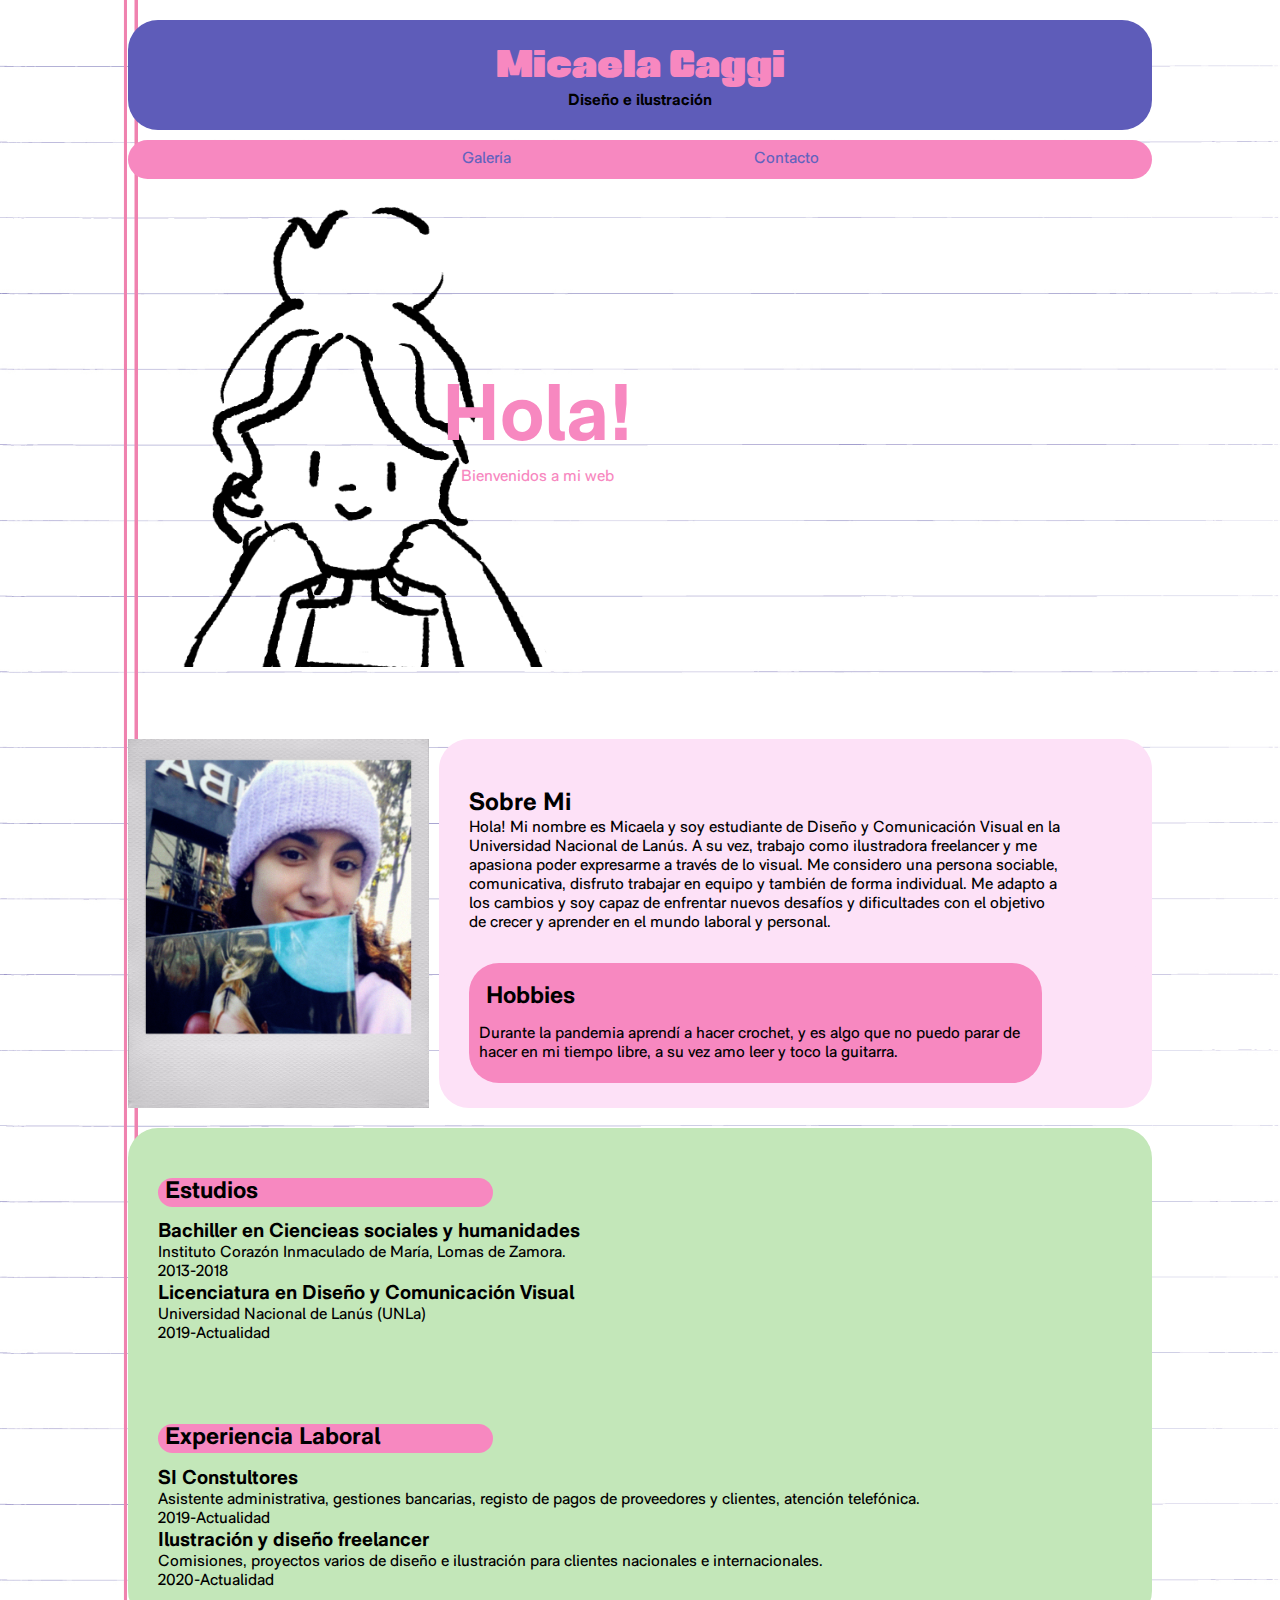
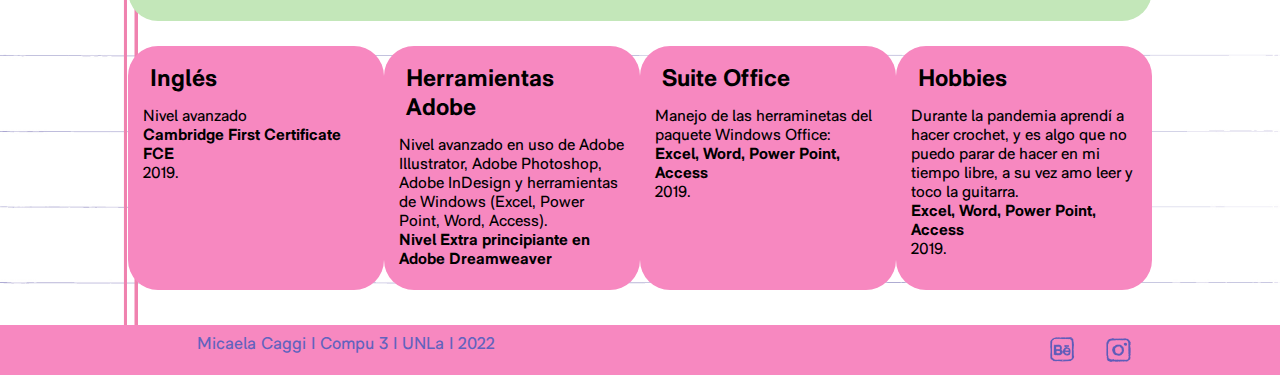
==== commit 6d35b857: "push" ====
--- a/index.html
+++ b/index.html
@@ -7,7 +7,7 @@
 	<link href="estilos.css" rel="stylesheet" type="text/css">
 	<link rel="shortcut icon" href="img/index/favicon.png" type="image/x-icon">
 </head>
-
+<!---link a Githhub https://github.com/micacaggi22/TPFinal-CaggiMicaela --->
 <body>
 	<header>
 		<div class="encabezado">
--- a/estilos.css
+++ b/estilos.css
@@ -205,7 +205,8 @@
 	background-color: #f788c0;
 	border-radius: 30px;
 	padding:20px 15px 20px 15px;
-	width: 20%;
+	width: 50%;
+	justify-content: center;
 }
 
 .adobe{
@@ -219,10 +220,8 @@
 footer{
 	width: 100%;
 	display: flex;
-	flex-direction: row;
 	justify-content: space-between;
-	align-content: center;
-	align-items: center;
+	justify-content: center;
 }
 .redes{
 	padding: 0px 8px;
@@ -243,6 +242,8 @@
 }
 .footer-contenedor{
 	width: 80%;
+	flex-direction: row;
+	justify-content: space-between;
 }
 .redes-footer {
 	display: flex;
@@ -420,8 +421,14 @@
 /*--------------------------------galeria.HTML----------------------------------------*/
 
 #menugaleria{
-	display:flex;
-	flex-direction: row;
+	width: 100%;
+	display:flex;
+	flex-direction: row;
+	align-content: center;
+}
+#menugaleria ul{
+	width: 100%;
+	display: flex;
 	align-content: center;
 }
 #menugaleria li a{
@@ -429,7 +436,6 @@
 	text-decoration: none;
 	list-style: none;
 	display: flex;
-	justify-content: center;
 }
 
 /*--------------------------------ilustracion_galeria.HTML----------------------------------------*/
@@ -595,5 +601,8 @@
 	h5{
 		width: 80%;
 	}
+	.texto-footer{
+		padding: 0;
+	}
 }
 	